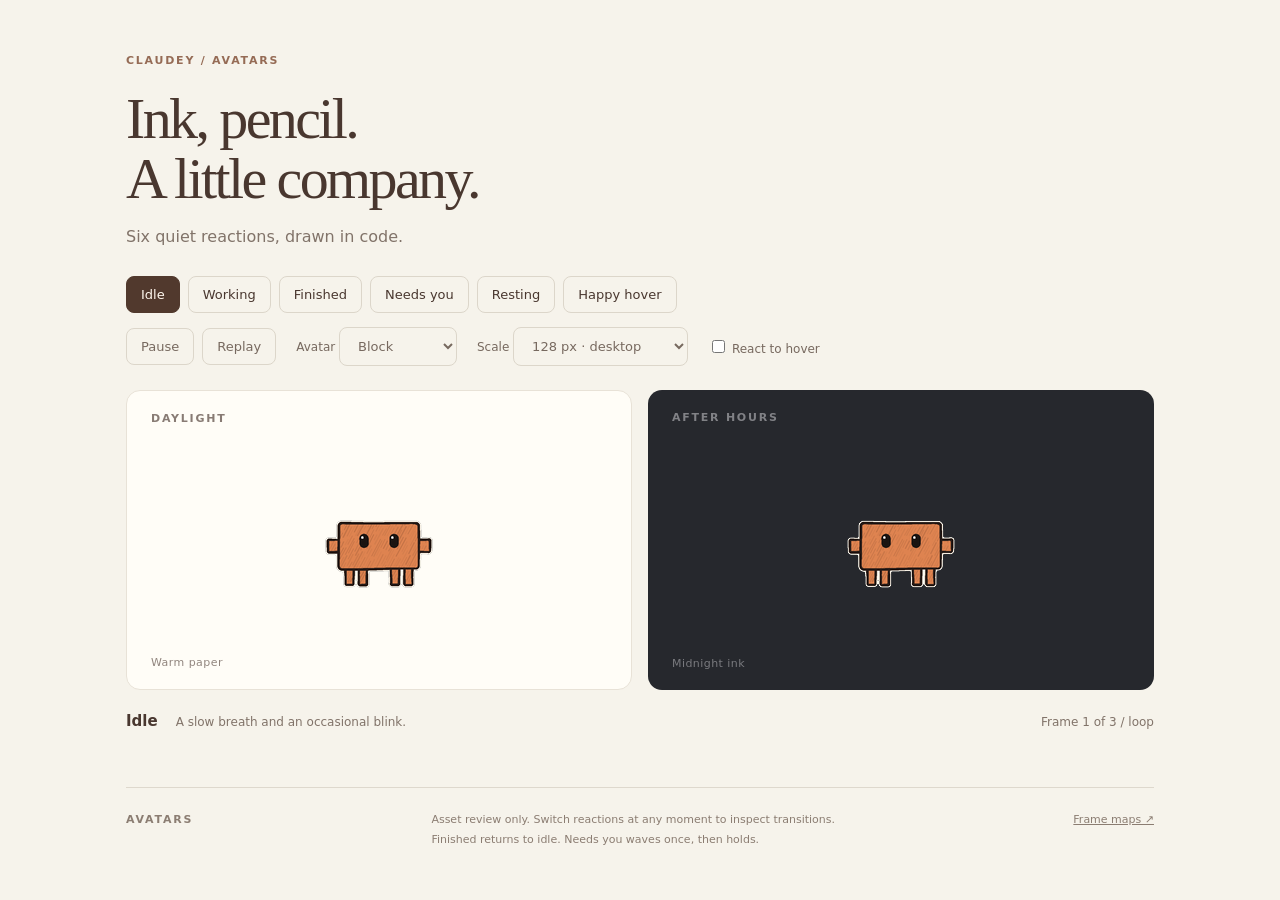
==== tools/avatars/preview/index.html @ 306a6141 "Draw Claudey's avatars in code and let him switch between them Replace the image-generated sprite sh" ====
<!doctype html>
<html lang="en">
<head>
  <meta charset="utf-8">
  <meta name="viewport" content="width=device-width, initial-scale=1">
  <title>Claudey avatars</title>
  <link rel="stylesheet" href="preview.css">
</head>
<body>
  <main>
    <header><p class="eyebrow">CLAUDEY / AVATARS</p><h1>Ink, pencil.<br>A little company.</h1><p class="intro">Six quiet reactions, drawn in code.</p></header>
    <section class="controls" aria-label="Animation controls">
      <div id="animations" aria-label="Choose a reaction"></div>
      <div class="transport">
        <button id="pause" disabled>Pause</button><button id="replay" disabled>Replay</button>
        <label>Avatar <select id="avatar"></select></label>
        <label>Scale <select id="scale"><option value="0.5">64 px · compact</option><option value="1" selected>128 px · desktop</option><option value="1.5">192 px · inspection</option></select></label>
        <label><input type="checkbox" id="hover"> React to hover</label>
      </div>
    </section>
    <section class="stages" aria-label="Light and dark previews">
      <div class="stage light"><span class="stage-label">DAYLIGHT</span><canvas width="128" height="128" aria-label="Claudey on a light background"></canvas><span class="stage-foot">Warm paper</span></div>
      <div class="stage dark"><span class="stage-label">AFTER HOURS</span><canvas width="128" height="128" aria-label="Claudey on a dark background"></canvas><span class="stage-foot">Midnight ink</span></div>
    </section>
    <div class="caption"><h2 id="name">Loading sprites…</h2><p id="description" role="status"></p><output id="frame"></output></div>
    <footer><span>AVATARS</span><p>Asset review only. Switch reactions at any moment to inspect transitions.<br>Finished returns to idle. Needs you waves once, then holds.</p><a href="../../../assets/avatars/">Frame maps ↗</a></footer>
  </main>
  <script type="module" src="preview.js"></script>
</body>
</html>
---- tools/avatars/preview/preview.css ----
:root { color-scheme: light; font-family: ui-sans-serif, system-ui, sans-serif; color: #49372f; background: #f6f3eb; }
* { box-sizing: border-box; }
body { margin: 0; }
main { max-width: 1100px; margin: auto; padding: 54px 36px 28px; }
.eyebrow, .stage-label, .stage-foot, footer > span { font-size: 11px; letter-spacing: .16em; font-weight: 650; }
.eyebrow { color: #956b55; margin: 0 0 22px; }
h1 { font-family: Georgia, serif; font-size: clamp(36px, 5vw, 58px); font-weight: 400; line-height: 1.03; letter-spacing: -.045em; margin: 0; }
.intro { color: #817369; margin: 19px 0 30px; }
#animations, .transport { display: flex; flex-wrap: wrap; gap: 8px; align-items: center; }
button, select { font: inherit; font-size: 13px; border: 1px solid #dcd6ca; background: transparent; color: inherit; border-radius: 8px; padding: 10px 14px; cursor: pointer; }
button[aria-pressed="true"] { background: #51392d; color: #fff8ef; border-color: #51392d; }
button:hover { border-color: #ad6241; }
button:disabled { opacity: .5; cursor: default; }
button:focus-visible, select:focus-visible, input:focus-visible { outline: 3px solid #ca714d; outline-offset: 3px; }
.transport { margin: 14px 0 24px; font-size: 12px; color: #77695f; }
.transport label { margin-left: 12px; }
input { accent-color: #ae5739; }
.stages { display: grid; grid-template-columns: 1fr 1fr; gap: 16px; }
.stage { height: 300px; border-radius: 14px; position: relative; display: grid; place-items: center; overflow: hidden; }
.light { background: #fffdf7; border: 1px solid #e8e2d7; }
.dark { background: #26282d; color: #b2b2b6; }
.stage-label { position: absolute; top: 21px; left: 24px; opacity: .65; }
.stage-foot { position: absolute; bottom: 20px; left: 24px; font-weight: 400; letter-spacing: .04em; opacity: .6; }
canvas { width: 128px; height: 128px; image-rendering: auto; }
.caption { display: grid; grid-template-columns: auto 1fr auto; align-items: baseline; gap: 18px; margin: 22px 0 35px; min-height: 40px; }
h2 { font-size: 15px; font-weight: 600; margin: 0; }
.caption p, output { font-size: 12px; color: #817369; margin: 0; }
output { font-variant-numeric: tabular-nums; }
footer { display: flex; justify-content: space-between; align-items: baseline; gap: 20px; padding-top: 22px; border-top: 1px solid #ded8cd; color: #8b7d72; }
footer p, footer a { font-size: 11px; line-height: 1.8; margin: 0; color: inherit; }
@media (max-width: 640px) { main { padding: 30px 20px; } .stages { grid-template-columns: 1fr; } .stage { height: 260px; } .caption { grid-template-columns: 1fr; gap: 8px; } footer { flex-wrap: wrap; } }
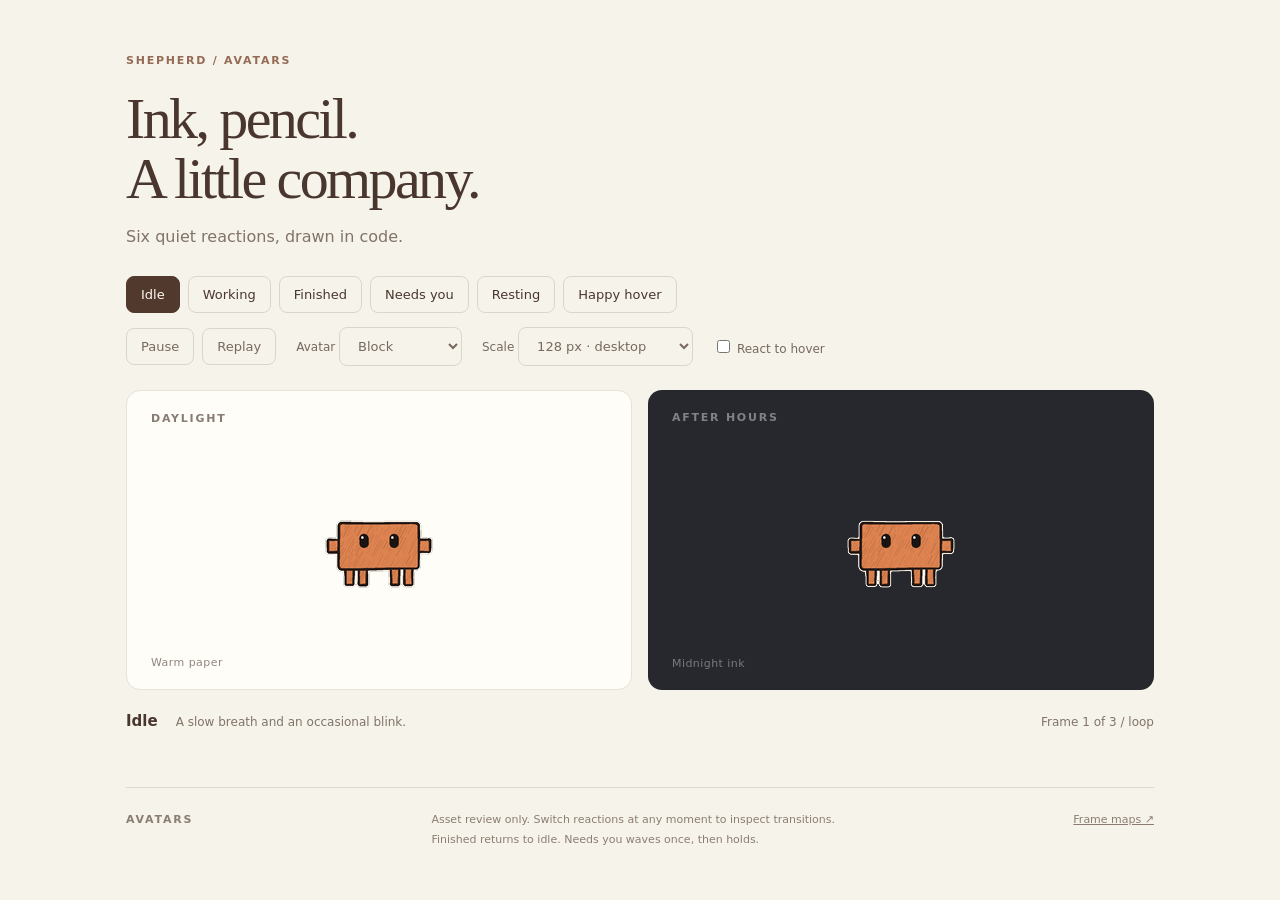
==== commit c349aac1: "Rename Claudey to Shepherd" ====
--- a/tools/avatars/preview/index.html
+++ b/tools/avatars/preview/index.html
@@ -3,12 +3,12 @@
 <head>
   <meta charset="utf-8">
   <meta name="viewport" content="width=device-width, initial-scale=1">
-  <title>Claudey avatars</title>
+  <title>Shepherd avatars</title>
   <link rel="stylesheet" href="preview.css">
 </head>
 <body>
   <main>
-    <header><p class="eyebrow">CLAUDEY / AVATARS</p><h1>Ink, pencil.<br>A little company.</h1><p class="intro">Six quiet reactions, drawn in code.</p></header>
+    <header><p class="eyebrow">SHEPHERD / AVATARS</p><h1>Ink, pencil.<br>A little company.</h1><p class="intro">Six quiet reactions, drawn in code.</p></header>
     <section class="controls" aria-label="Animation controls">
       <div id="animations" aria-label="Choose a reaction"></div>
       <div class="transport">
@@ -19,8 +19,8 @@
       </div>
     </section>
     <section class="stages" aria-label="Light and dark previews">
-      <div class="stage light"><span class="stage-label">DAYLIGHT</span><canvas width="128" height="128" aria-label="Claudey on a light background"></canvas><span class="stage-foot">Warm paper</span></div>
-      <div class="stage dark"><span class="stage-label">AFTER HOURS</span><canvas width="128" height="128" aria-label="Claudey on a dark background"></canvas><span class="stage-foot">Midnight ink</span></div>
+      <div class="stage light"><span class="stage-label">DAYLIGHT</span><canvas width="128" height="128" aria-label="Shepherd on a light background"></canvas><span class="stage-foot">Warm paper</span></div>
+      <div class="stage dark"><span class="stage-label">AFTER HOURS</span><canvas width="128" height="128" aria-label="Shepherd on a dark background"></canvas><span class="stage-foot">Midnight ink</span></div>
     </section>
     <div class="caption"><h2 id="name">Loading sprites…</h2><p id="description" role="status"></p><output id="frame"></output></div>
     <footer><span>AVATARS</span><p>Asset review only. Switch reactions at any moment to inspect transitions.<br>Finished returns to idle. Needs you waves once, then holds.</p><a href="../../../assets/avatars/">Frame maps ↗</a></footer>
